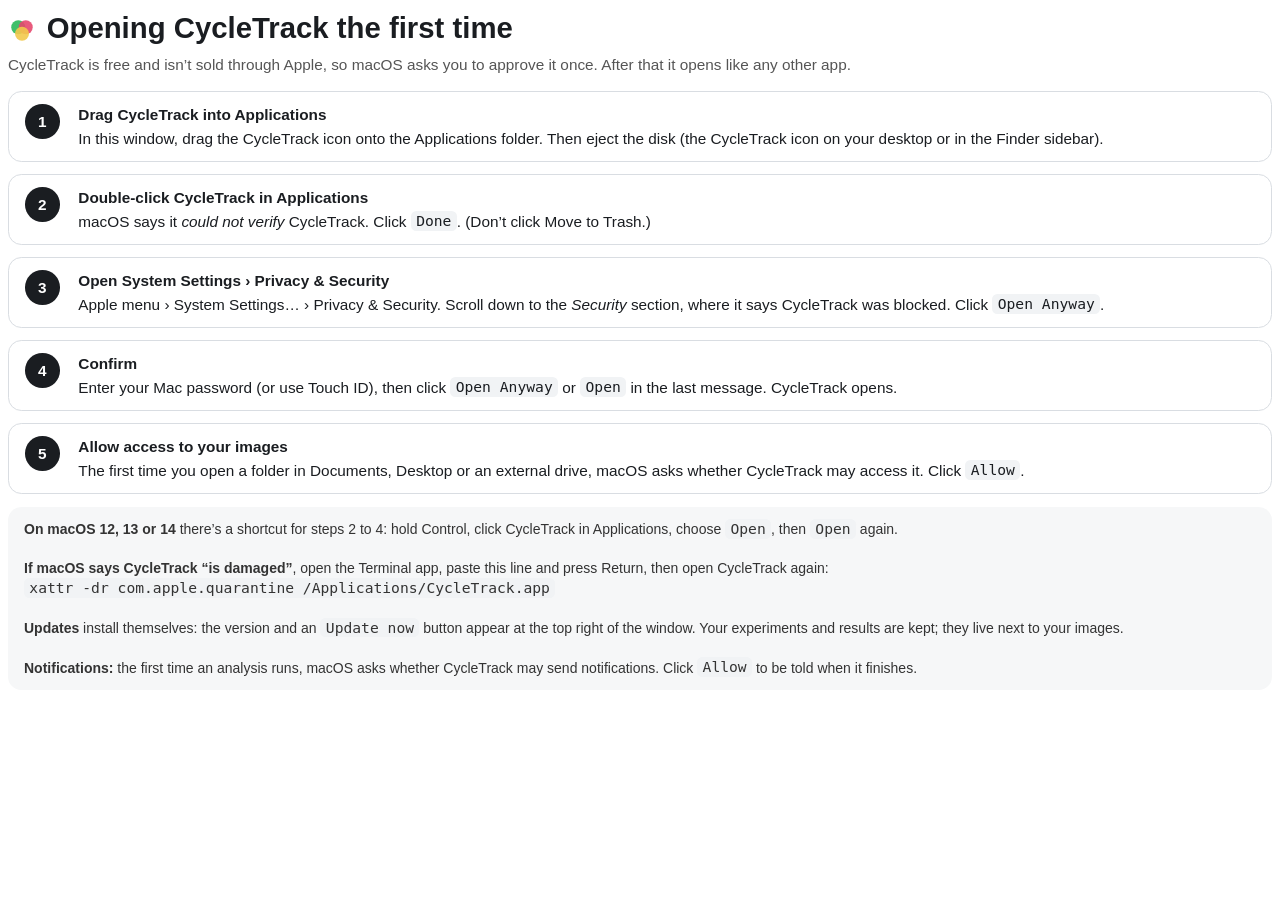
==== packaging/firstopen.html @ 88a04bc4 "CycleTrack: debris filter, colony graphs, notifications, steadier progress - Rename the app to Cycle" ====
<!doctype html><html><head><meta charset="utf-8"><style>
@page { size: Letter; margin: 0.45in; }
body { font-family: -apple-system, "Helvetica Neue", Arial, sans-serif; color: #1a1d21; font-size: 11.5pt; line-height: 1.38; }
h1 { font-size: 22pt; margin: 0 0 4pt; } .sub { color: #555; margin: 0 0 12pt; }
.step { display: flex; gap: 14pt; margin: 0 0 9pt; padding: 9pt 12pt; border: 1px solid #d9dde2; border-radius: 10pt; }
.n { flex: 0 0 26pt; height: 26pt; border-radius: 13pt; background: #1a1d21; color: #fff; font-weight: 700; display: flex; align-items: center; justify-content: center; }
.step b { display: block; margin-bottom: 2pt; } .q { font-family: Menlo, monospace; background: #f1f3f5; padding: 1pt 4pt; border-radius: 4pt; font-size: 11pt; }
.note { margin-top: 10pt; padding: 9pt 12pt; background: #f6f7f8; border-radius: 10pt; font-size: 10.5pt; color: #333; }
.dots { display:inline-block; vertical-align: middle; margin-right: 8pt; }
</style></head><body>
<h1><svg class="dots" width="28" height="28" viewBox="0 0 30 30"><circle cx="11" cy="12" r="7.5" fill="#3FBF6A"/><circle cx="19" cy="12" r="7.5" fill="#E5486E" fill-opacity=".9"/><circle cx="15" cy="19" r="7.5" fill="#F2C94C" fill-opacity=".9"/></svg>Opening CycleTrack the first time</h1>
<p class="sub">CycleTrack is free and isn’t sold through Apple, so macOS asks you to approve it once. After that it opens like any other app.</p>
<div class="step"><div class="n">1</div><div><b>Drag CycleTrack into Applications</b>In this window, drag the CycleTrack icon onto the Applications folder. Then eject the disk (the CycleTrack icon on your desktop or in the Finder sidebar).</div></div>
<div class="step"><div class="n">2</div><div><b>Double-click CycleTrack in Applications</b>macOS says it <i>could not verify</i> CycleTrack. Click <span class="q">Done</span>. (Don’t click Move to Trash.)</div></div>
<div class="step"><div class="n">3</div><div><b>Open System Settings › Privacy &amp; Security</b>Apple menu › System Settings… › Privacy &amp; Security. Scroll down to the <i>Security</i> section, where it says CycleTrack was blocked. Click <span class="q">Open Anyway</span>.</div></div>
<div class="step"><div class="n">4</div><div><b>Confirm</b>Enter your Mac password (or use Touch ID), then click <span class="q">Open Anyway</span> or <span class="q">Open</span> in the last message. CycleTrack opens.</div></div>
<div class="step"><div class="n">5</div><div><b>Allow access to your images</b>The first time you open a folder in Documents, Desktop or an external drive, macOS asks whether CycleTrack may access it. Click <span class="q">Allow</span>.</div></div>
<div class="note"><b>On macOS 12, 13 or 14</b> there’s a shortcut for steps 2 to 4: hold Control, click CycleTrack in Applications, choose <span class="q">Open</span>, then <span class="q">Open</span> again.<br><br>
<b>If macOS says CycleTrack “is damaged”</b>, open the Terminal app, paste this line and press Return, then open CycleTrack again:<br>
<span class="q">xattr -dr com.apple.quarantine /Applications/CycleTrack.app</span><br><br>
<b>Updates</b> install themselves: the version and an <span class="q">Update now</span> button appear at the top right of the window. Your experiments and results are kept; they live next to your images.<br><br><b>Notifications:</b> the first time an analysis runs, macOS asks whether CycleTrack may send notifications. Click <span class="q">Allow</span> to be told when it finishes.</div>
</body></html>
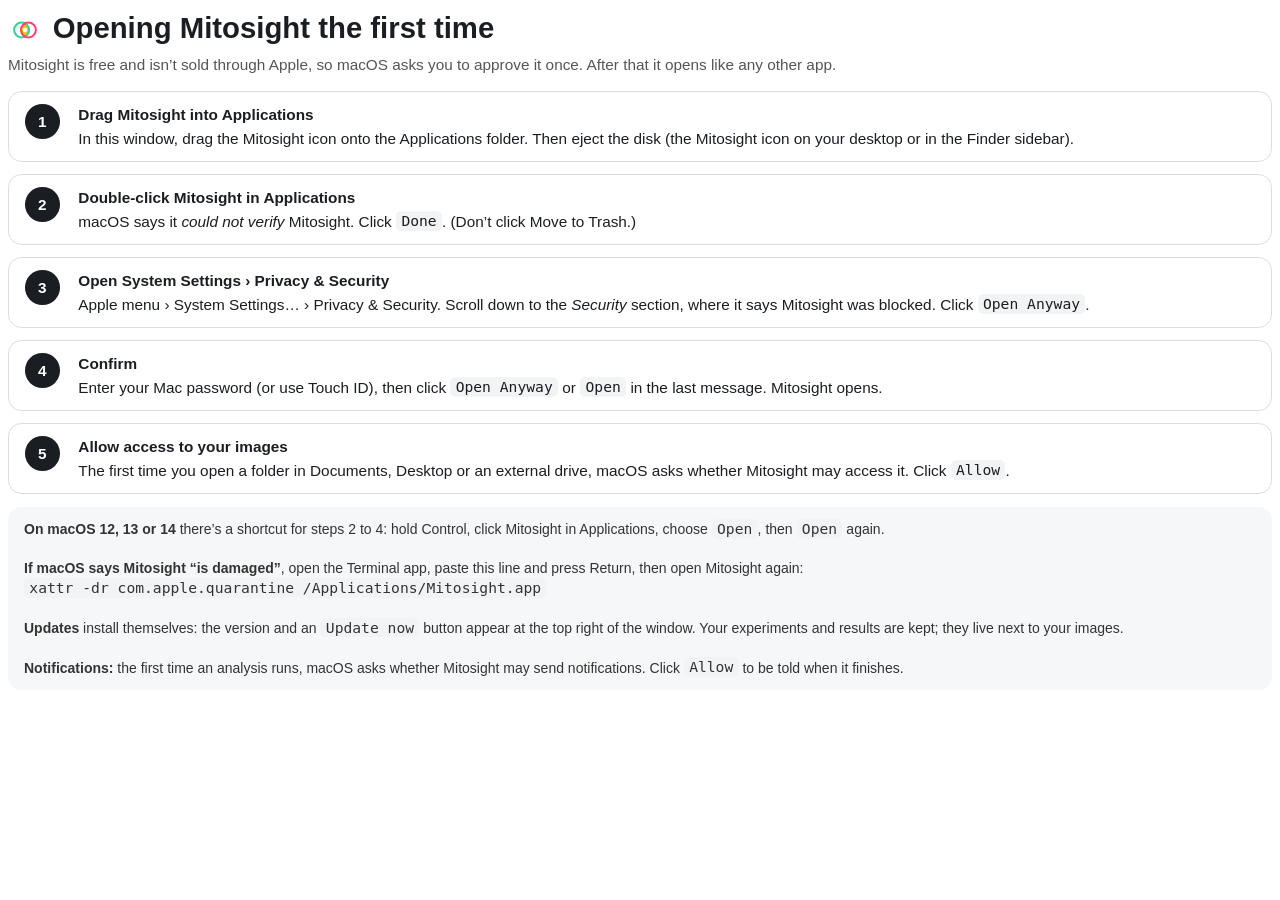
==== commit 2e40a70e: "Rename the app to Mitosight with a new icon - Display name Mitosight everywhere she sees it (window," ====
--- a/packaging/firstopen.html
+++ b/packaging/firstopen.html
@@ -8,15 +8,15 @@
 .note { margin-top: 10pt; padding: 9pt 12pt; background: #f6f7f8; border-radius: 10pt; font-size: 10.5pt; color: #333; }
 .dots { display:inline-block; vertical-align: middle; margin-right: 8pt; }
 </style></head><body>
-<h1><svg class="dots" width="28" height="28" viewBox="0 0 30 30"><circle cx="11" cy="12" r="7.5" fill="#3FBF6A"/><circle cx="19" cy="12" r="7.5" fill="#E5486E" fill-opacity=".9"/><circle cx="15" cy="19" r="7.5" fill="#F2C94C" fill-opacity=".9"/></svg>Opening CycleTrack the first time</h1>
-<p class="sub">CycleTrack is free and isn’t sold through Apple, so macOS asks you to approve it once. After that it opens like any other app.</p>
-<div class="step"><div class="n">1</div><div><b>Drag CycleTrack into Applications</b>In this window, drag the CycleTrack icon onto the Applications folder. Then eject the disk (the CycleTrack icon on your desktop or in the Finder sidebar).</div></div>
-<div class="step"><div class="n">2</div><div><b>Double-click CycleTrack in Applications</b>macOS says it <i>could not verify</i> CycleTrack. Click <span class="q">Done</span>. (Don’t click Move to Trash.)</div></div>
-<div class="step"><div class="n">3</div><div><b>Open System Settings › Privacy &amp; Security</b>Apple menu › System Settings… › Privacy &amp; Security. Scroll down to the <i>Security</i> section, where it says CycleTrack was blocked. Click <span class="q">Open Anyway</span>.</div></div>
-<div class="step"><div class="n">4</div><div><b>Confirm</b>Enter your Mac password (or use Touch ID), then click <span class="q">Open Anyway</span> or <span class="q">Open</span> in the last message. CycleTrack opens.</div></div>
-<div class="step"><div class="n">5</div><div><b>Allow access to your images</b>The first time you open a folder in Documents, Desktop or an external drive, macOS asks whether CycleTrack may access it. Click <span class="q">Allow</span>.</div></div>
-<div class="note"><b>On macOS 12, 13 or 14</b> there’s a shortcut for steps 2 to 4: hold Control, click CycleTrack in Applications, choose <span class="q">Open</span>, then <span class="q">Open</span> again.<br><br>
-<b>If macOS says CycleTrack “is damaged”</b>, open the Terminal app, paste this line and press Return, then open CycleTrack again:<br>
-<span class="q">xattr -dr com.apple.quarantine /Applications/CycleTrack.app</span><br><br>
-<b>Updates</b> install themselves: the version and an <span class="q">Update now</span> button appear at the top right of the window. Your experiments and results are kept; they live next to your images.<br><br><b>Notifications:</b> the first time an analysis runs, macOS asks whether CycleTrack may send notifications. Click <span class="q">Allow</span> to be told when it finishes.</div>
+<h1><svg class="dots" width="34" height="34" viewBox="0 0 100 100" aria-hidden="true"><path d="M50 30.4A22 22 0 0 1 50 69.6A22 22 0 0 1 50 30.4Z" fill="#FCC419"></path><circle cx="40" cy="50" r="22" fill="none" stroke="#34D399" stroke-width="6"></circle><circle cx="60" cy="50" r="22" fill="none" stroke="#FB4570" stroke-width="6"></circle><circle cx="50" cy="50" r="6.5" fill="#ffffff"></circle></svg>Opening Mitosight the first time</h1>
+<p class="sub">Mitosight is free and isn’t sold through Apple, so macOS asks you to approve it once. After that it opens like any other app.</p>
+<div class="step"><div class="n">1</div><div><b>Drag Mitosight into Applications</b>In this window, drag the Mitosight icon onto the Applications folder. Then eject the disk (the Mitosight icon on your desktop or in the Finder sidebar).</div></div>
+<div class="step"><div class="n">2</div><div><b>Double-click Mitosight in Applications</b>macOS says it <i>could not verify</i> Mitosight. Click <span class="q">Done</span>. (Don’t click Move to Trash.)</div></div>
+<div class="step"><div class="n">3</div><div><b>Open System Settings › Privacy &amp; Security</b>Apple menu › System Settings… › Privacy &amp; Security. Scroll down to the <i>Security</i> section, where it says Mitosight was blocked. Click <span class="q">Open Anyway</span>.</div></div>
+<div class="step"><div class="n">4</div><div><b>Confirm</b>Enter your Mac password (or use Touch ID), then click <span class="q">Open Anyway</span> or <span class="q">Open</span> in the last message. Mitosight opens.</div></div>
+<div class="step"><div class="n">5</div><div><b>Allow access to your images</b>The first time you open a folder in Documents, Desktop or an external drive, macOS asks whether Mitosight may access it. Click <span class="q">Allow</span>.</div></div>
+<div class="note"><b>On macOS 12, 13 or 14</b> there’s a shortcut for steps 2 to 4: hold Control, click Mitosight in Applications, choose <span class="q">Open</span>, then <span class="q">Open</span> again.<br><br>
+<b>If macOS says Mitosight “is damaged”</b>, open the Terminal app, paste this line and press Return, then open Mitosight again:<br>
+<span class="q">xattr -dr com.apple.quarantine /Applications/Mitosight.app</span><br><br>
+<b>Updates</b> install themselves: the version and an <span class="q">Update now</span> button appear at the top right of the window. Your experiments and results are kept; they live next to your images.<br><br><b>Notifications:</b> the first time an analysis runs, macOS asks whether Mitosight may send notifications. Click <span class="q">Allow</span> to be told when it finishes.</div>
 </body></html>
